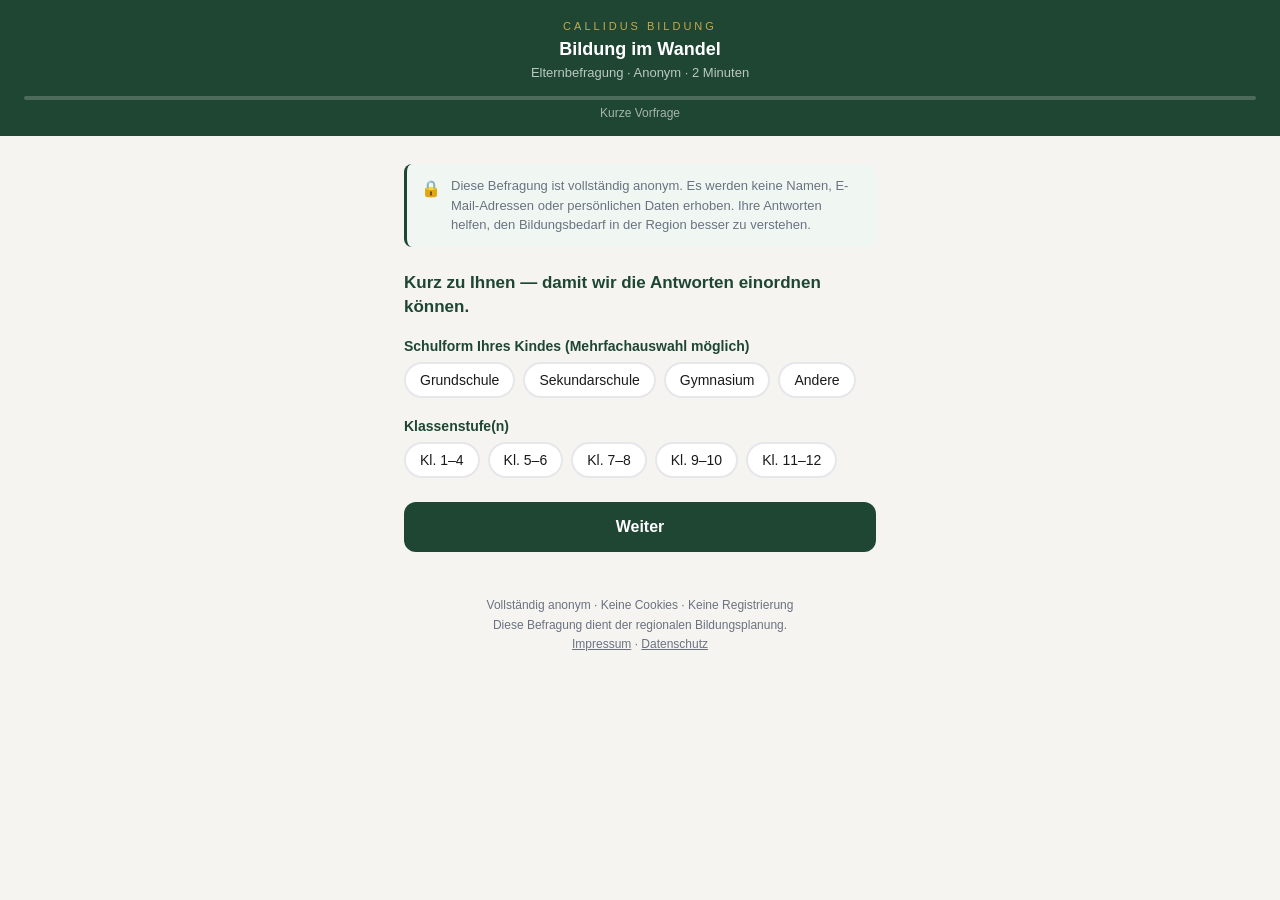
==== umfrage/index.html @ 58090736 "feat(umfrage): Elternbefragung Bildung unter /umfrage veroeffentlichen Die Seite lag fertig im Arbei" ====
<!DOCTYPE html>
<html lang="de">
<head>
<meta charset="UTF-8">
<meta name="robots" content="noindex,nofollow">
<meta name="viewport" content="width=device-width, initial-scale=1.0">
<title>Bildung im Wandel – Elternbefragung</title>
<style>
  :root {
    --gruen: #1e4632;
    --gruen-hell: #2d6147;
    --gold: #c9a84c;
    --bg: #f5f4f0;
    --weiss: #ffffff;
    --text: #1a1a1a;
    --gedaempft: #6b7280;
    --rand: #e5e7eb;
  }
  * { box-sizing: border-box; margin: 0; padding: 0; }
  body {
    font-family: -apple-system, BlinkMacSystemFont, 'Segoe UI', sans-serif;
    background: var(--bg);
    color: var(--text);
    min-height: 100vh;
  }

  /* Header */
  .header {
    background: var(--gruen);
    padding: 20px 24px 16px;
    text-align: center;
  }
  .header-logo {
    font-size: 11px;
    letter-spacing: 3px;
    text-transform: uppercase;
    color: var(--gold);
    margin-bottom: 6px;
  }
  .header-titel {
    font-size: 18px;
    font-weight: 600;
    color: white;
    line-height: 1.3;
  }
  .header-sub {
    font-size: 13px;
    color: rgba(255,255,255,0.7);
    margin-top: 4px;
  }

  /* Progress */
  .progress-wrap {
    background: var(--gruen);
    padding: 0 24px 16px;
  }
  .progress-bar {
    background: rgba(255,255,255,0.2);
    border-radius: 4px;
    height: 4px;
    overflow: hidden;
  }
  .progress-fill {
    background: var(--gold);
    height: 100%;
    border-radius: 4px;
    transition: width 0.4s ease;
    width: 0%;
  }
  .progress-text {
    text-align: center;
    font-size: 12px;
    color: rgba(255,255,255,0.6);
    margin-top: 6px;
  }

  /* Container */
  .container {
    max-width: 520px;
    margin: 0 auto;
    padding: 0;
  }

  /* Schritt */
  .schritt {
    display: none;
    padding: 28px 24px 24px;
    animation: einblenden 0.3s ease;
  }
  .schritt.aktiv { display: block; }
  @keyframes einblenden {
    from { opacity: 0; transform: translateY(10px); }
    to   { opacity: 1; transform: translateY(0); }
  }

  .frage-nummer {
    font-size: 12px;
    font-weight: 600;
    letter-spacing: 1.5px;
    text-transform: uppercase;
    color: var(--gold);
    margin-bottom: 8px;
  }
  .frage-text {
    font-size: 17px;
    font-weight: 600;
    color: var(--gruen);
    line-height: 1.4;
    margin-bottom: 20px;
  }
  .frage-hinweis {
    font-size: 13px;
    color: var(--gedaempft);
    margin-bottom: 20px;
    font-style: italic;
  }

  /* Optionen */
  .optionen { display: flex; flex-direction: column; gap: 10px; }
  .option {
    display: flex;
    align-items: flex-start;
    gap: 12px;
    background: white;
    border: 2px solid var(--rand);
    border-radius: 12px;
    padding: 14px 16px;
    cursor: pointer;
    transition: border-color 0.2s, background 0.2s;
    -webkit-tap-highlight-color: transparent;
  }
  .option:hover { border-color: var(--gruen-hell); }
  .option.gewaehlt {
    border-color: var(--gruen);
    background: #f0f7f3;
  }
  .option input[type="radio"],
  .option input[type="checkbox"] {
    width: 20px; height: 20px; flex-shrink: 0;
    margin-top: 1px;
    accent-color: var(--gruen);
    cursor: pointer;
  }
  .option-label { font-size: 15px; line-height: 1.4; cursor: pointer; }

  /* Schüler-Badges */
  .schulstufen {
    display: flex; flex-wrap: wrap; gap: 8px; margin-bottom: 20px;
  }
  .stufe-badge {
    padding: 8px 14px;
    border: 2px solid var(--rand);
    border-radius: 20px;
    font-size: 14px;
    background: white;
    cursor: pointer;
    transition: all 0.2s;
    -webkit-tap-highlight-color: transparent;
  }
  .stufe-badge.gewaehlt {
    background: var(--gruen);
    color: white;
    border-color: var(--gruen);
  }

  /* Textarea */
  textarea {
    width: 100%;
    border: 2px solid var(--rand);
    border-radius: 12px;
    padding: 14px;
    font-size: 15px;
    font-family: inherit;
    resize: none;
    min-height: 100px;
    outline: none;
    transition: border-color 0.2s;
  }
  textarea:focus { border-color: var(--gruen); }

  /* Buttons */
  .btn-weiter {
    display: block;
    width: 100%;
    margin-top: 24px;
    padding: 16px;
    background: var(--gruen);
    color: white;
    font-size: 16px;
    font-weight: 600;
    border: none;
    border-radius: 12px;
    cursor: pointer;
    transition: background 0.2s;
    -webkit-tap-highlight-color: transparent;
  }
  .btn-weiter:hover { background: var(--gruen-hell); }
  .btn-weiter:disabled {
    background: var(--gedaempft);
    cursor: not-allowed;
  }
  .btn-zurueck {
    display: inline-block;
    margin-top: 12px;
    padding: 8px 0;
    font-size: 14px;
    color: var(--gedaempft);
    background: none;
    border: none;
    cursor: pointer;
    width: 100%;
    text-align: center;
  }

  /* Anonym-Hinweis */
  .anonym-box {
    display: flex;
    align-items: flex-start;
    gap: 10px;
    background: #f0f7f3;
    border-left: 3px solid var(--gruen);
    border-radius: 8px;
    padding: 12px 14px;
    margin-bottom: 24px;
    font-size: 13px;
    color: var(--gedaempft);
    line-height: 1.5;
  }
  .anonym-icon { font-size: 16px; flex-shrink: 0; margin-top: 1px; }

  /* Danke-Seite */
  .danke {
    display: none;
    padding: 40px 24px;
    text-align: center;
  }
  .danke.aktiv { display: block; }
  .danke-icon { font-size: 56px; margin-bottom: 16px; }
  .danke-titel {
    font-size: 22px;
    font-weight: 700;
    color: var(--gruen);
    margin-bottom: 10px;
  }
  .danke-text {
    font-size: 15px;
    color: var(--gedaempft);
    line-height: 1.6;
    margin-bottom: 28px;
  }
  .teilen-box {
    background: white;
    border: 2px solid var(--rand);
    border-radius: 12px;
    padding: 20px;
    margin-bottom: 16px;
  }
  .teilen-titel {
    font-size: 15px;
    font-weight: 600;
    color: var(--gruen);
    margin-bottom: 8px;
  }
  .teilen-text {
    font-size: 13px;
    color: var(--gedaempft);
    margin-bottom: 16px;
    line-height: 1.5;
  }
  .btn-whatsapp {
    display: flex;
    align-items: center;
    justify-content: center;
    gap: 10px;
    width: 100%;
    padding: 14px;
    background: #25d366;
    color: white;
    font-size: 15px;
    font-weight: 600;
    border: none;
    border-radius: 10px;
    cursor: pointer;
    text-decoration: none;
  }
  .wa-icon { font-size: 20px; }

  /* Footer */
  .footer {
    text-align: center;
    padding: 20px 24px 32px;
    font-size: 12px;
    color: var(--gedaempft);
    line-height: 1.6;
  }
  .footer a { color: var(--gedaempft); text-decoration: underline; cursor: pointer; }

  /* Modals */
  .lov {
    display: none;
    position: fixed;
    inset: 0;
    background: rgba(0,0,0,.55);
    z-index: 9999;
    overflow-y: auto;
    padding: 20px 16px;
  }
  .lov.open { display: flex; align-items: flex-start; justify-content: center; }
  .lmodal {
    background: #fff;
    border-radius: 12px;
    max-width: 640px;
    width: 100%;
    margin: auto;
    overflow: hidden;
  }
  .lhead {
    display: flex;
    align-items: center;
    justify-content: space-between;
    padding: 18px 20px;
    border-bottom: 1px solid #eee;
  }
  .lhead h2 { margin: 0; font-size: 17px; }
  .lclose {
    background: none;
    border: none;
    font-size: 24px;
    cursor: pointer;
    color: #888;
    line-height: 1;
    padding: 0 4px;
  }
  .lbody {
    padding: 20px;
    font-size: 14px;
    line-height: 1.65;
    color: #333;
    max-height: 70vh;
    overflow-y: auto;
  }
  .lbody p { margin: 0 0 12px; }
  .lbody .le {
    font-weight: 600;
    margin: 16px 0 4px;
    font-size: 13px;
    text-transform: uppercase;
    letter-spacing: .04em;
    color: #555;
  }
  .lbody p.small { font-size: 12px; color: #666; }
</style>
</head>
<body>

<div class="header">
  <div class="header-logo">CALLIDUS Bildung</div>
  <div class="header-titel">Bildung im Wandel</div>
  <div class="header-sub">Elternbefragung · Anonym · 2 Minuten</div>
</div>
<div class="progress-wrap">
  <div class="progress-bar"><div class="progress-fill" id="progressFill"></div></div>
  <div class="progress-text" id="progressText">Frage 1 von 5</div>
</div>

<div class="container">

  <!-- Schritt 0: Intro -->
  <div class="schritt aktiv" id="s0">
    <div class="anonym-box">
      <span class="anonym-icon">🔒</span>
      <span>Diese Befragung ist vollständig anonym. Es werden keine Namen, E-Mail-Adressen oder persönlichen Daten erhoben. Ihre Antworten helfen, den Bildungsbedarf in der Region besser zu verstehen.</span>
    </div>
    <div class="frage-text">Kurz zu Ihnen — damit wir die Antworten einordnen können.</div>
    <div style="margin-bottom:16px;">
      <div style="font-size:14px;font-weight:600;color:var(--gruen);margin-bottom:8px;">Schulform Ihres Kindes (Mehrfachauswahl möglich)</div>
      <div class="schulstufen" id="schulformen">
        <div class="stufe-badge" data-val="Grundschule">Grundschule</div>
        <div class="stufe-badge" data-val="Sekundarschule">Sekundarschule</div>
        <div class="stufe-badge" data-val="Gymnasium">Gymnasium</div>
        <div class="stufe-badge" data-val="Andere">Andere</div>
      </div>
    </div>
    <div style="margin-bottom:4px;">
      <div style="font-size:14px;font-weight:600;color:var(--gruen);margin-bottom:8px;">Klassenstufe(n)</div>
      <div class="schulstufen" id="klassenstufen">
        <div class="stufe-badge" data-val="1-4">Kl. 1–4</div>
        <div class="stufe-badge" data-val="5-6">Kl. 5–6</div>
        <div class="stufe-badge" data-val="7-8">Kl. 7–8</div>
        <div class="stufe-badge" data-val="9-10">Kl. 9–10</div>
        <div class="stufe-badge" data-val="11-12">Kl. 11–12</div>
      </div>
    </div>
    <button class="btn-weiter" id="btn0" onclick="weiter(0)">Weiter</button>
  </div>

  <!-- Schritt 1 -->
  <div class="schritt" id="s1">
    <div class="frage-nummer">Frage 1 von 4</div>
    <div class="frage-text">Angenommen, Eltern dürften in Sachsen-Anhalt selbst entscheiden, ob ihr Kind die Schule besucht — würden Sie ernsthaft darüber nachdenken, Ihr Kind nicht mehr in die Schule zu schicken?</div>
    <div class="optionen" id="opt1">
      <label class="option"><input type="radio" name="f1" value="Ja, definitiv"><span class="option-label">Ja, definitiv</span></label>
      <label class="option"><input type="radio" name="f1" value="Eher ja"><span class="option-label">Eher ja — abhängig von der Situation</span></label>
      <label class="option"><input type="radio" name="f1" value="Eher nein"><span class="option-label">Eher nein</span></label>
      <label class="option"><input type="radio" name="f1" value="Nein"><span class="option-label">Nein, auf keinen Fall</span></label>
      <label class="option"><input type="radio" name="f1" value="Noch nicht nachgedacht"><span class="option-label">Darüber habe ich noch nicht nachgedacht</span></label>
    </div>
    <button class="btn-weiter" id="btn1" disabled onclick="weiter(1)">Weiter</button>
    <button class="btn-zurueck" onclick="zurueck(1)">← Zurück</button>
  </div>

  <!-- Schritt 2 -->
  <div class="schritt" id="s2">
    <div class="frage-nummer">Frage 2 von 4</div>
    <div class="frage-text">Trauen Sie sich zu, Ihr Kind selbst zu unterrichten — zumindest in den Kernfächern?</div>
    <div class="optionen" id="opt2">
      <label class="option"><input type="radio" name="f2" value="Ja, vollständig"><span class="option-label">Ja, vollständig</span></label>
      <label class="option"><input type="radio" name="f2" value="Teilweise"><span class="option-label">Teilweise — in manchen Fächern ja, in anderen nicht</span></label>
      <label class="option"><input type="radio" name="f2" value="Nein - Zeit fehlt"><span class="option-label">Nein — dafür fehlt mir die Zeit</span></label>
      <label class="option"><input type="radio" name="f2" value="Nein - Wissen fehlt"><span class="option-label">Nein — dafür fehlt mir das fachliche Wissen</span></label>
      <label class="option"><input type="radio" name="f2" value="Nicht alleine"><span class="option-label">Nicht alleine — ich würde Unterstützung brauchen</span></label>
    </div>
    <button class="btn-weiter" id="btn2" disabled onclick="weiter(2)">Weiter</button>
    <button class="btn-zurueck" onclick="zurueck(2)">← Zurück</button>
  </div>

  <!-- Schritt 3 -->
  <div class="schritt" id="s3">
    <div class="frage-nummer">Frage 3 von 4</div>
    <div class="frage-text">Wenn Sie Ihr Kind nicht selbst vollständig unterrichten würden — welche Alternative wäre für Sie vorstellbar?</div>
    <div class="frage-hinweis">Mehrfachauswahl möglich</div>
    <div class="optionen" id="opt3">
      <label class="option"><input type="checkbox" name="f3" value="Lernzentrum"><span class="option-label">Kleines Lernzentrum mit wenigen Kindern (strukturierter Unterricht außerhalb der Schule)</span></label>
      <label class="option"><input type="checkbox" name="f3" value="Online"><span class="option-label">Online-Kurse / digitale Plattformen</span></label>
      <label class="option"><input type="checkbox" name="f3" value="Lerngruppe Zuhause"><span class="option-label">Gemeinsam mit anderen Familien (Lerngruppe zuhause)</span></label>
      <label class="option"><input type="checkbox" name="f3" value="Privatlehrer"><span class="option-label">Privatlehrkraft (Einzelunterricht)</span></label>
      <label class="option"><input type="checkbox" name="f3" value="Dann doch Schule"><span class="option-label">Dann würde ich doch die Schule wählen</span></label>
    </div>
    <button class="btn-weiter" id="btn3" onclick="weiter(3)">Weiter</button>
    <button class="btn-zurueck" onclick="zurueck(3)">← Zurück</button>
  </div>

  <!-- Schritt 4 -->
  <div class="schritt" id="s4">
    <div class="frage-nummer">Frage 4 von 4</div>
    <div class="frage-text">Was wäre Ihre größte Sorge, wenn Ihr Kind nicht mehr in die Schule gehen würde?</div>
    <div class="frage-hinweis">Mehrfachauswahl möglich</div>
    <div class="optionen" id="opt4">
      <label class="option"><input type="checkbox" name="f4" value="Soziale Isolation"><span class="option-label">Soziale Isolation — fehlender Kontakt zu Gleichaltrigen</span></label>
      <label class="option"><input type="checkbox" name="f4" value="Lehrplan"><span class="option-label">Lehrplan — was und wie viel mein Kind wirklich lernt</span></label>
      <label class="option"><input type="checkbox" name="f4" value="Zeitaufwand"><span class="option-label">Eigener Zeitaufwand als Elternteil</span></label>
      <label class="option"><input type="checkbox" name="f4" value="Rechtliche Unsicherheit"><span class="option-label">Rechtliche Unsicherheit</span></label>
      <label class="option"><input type="checkbox" name="f4" value="Keine Sorge"><span class="option-label">Ich habe keine Sorge — ich sehe es eher positiv</span></label>
    </div>
    <button class="btn-weiter" id="btn4" onclick="weiter(4)">Weiter</button>
    <button class="btn-zurueck" onclick="zurueck(4)">← Zurück</button>
  </div>

  <!-- Schritt 5: Freitext -->
  <div class="schritt" id="s5">
    <div class="frage-nummer">Optional</div>
    <div class="frage-text">Was wäre für Sie ein ideales Lernangebot am Vormittag für Ihr Kind — wenn es nicht in der Schule wäre?</div>
    <div class="frage-hinweis">Freitext · freiwillig · anonym</div>
    <textarea id="freitext" placeholder="Ihre Gedanken dazu …" rows="4"></textarea>
    <button class="btn-weiter" onclick="absenden()">Absenden</button>
    <button class="btn-zurueck" onclick="zurueck(5)">← Zurück</button>
  </div>

  <!-- Danke -->
  <div class="danke" id="bereits">
    <div class="danke-icon">✓</div>
    <div class="danke-titel">Bereits teilgenommen</div>
    <div class="danke-text">Sie haben die Umfrage in diesem Browser schon ausgefüllt. Vielen Dank für Ihre Teilnahme!</div>
  </div>

  <div class="danke" id="danke">
    <div class="danke-icon">🙏</div>
    <div class="danke-titel">Vielen Dank!</div>
    <div class="danke-text">Ihre Antwort wurde anonym gespeichert und hilft, den Bildungsbedarf in der Region besser zu verstehen.</div>
    <div class="teilen-box">
      <div class="teilen-titel">Kennen Sie andere Eltern, die das interessiert?</div>
      <div class="teilen-text">Je mehr Familien mitmachen, desto aussagekräftiger das Ergebnis. Teilen Sie die Umfrage einfach weiter:</div>
      <a class="btn-whatsapp" id="wa-teilen" href="#">
        <span class="wa-icon">💬</span>
        <span>Via WhatsApp teilen</span>
      </a>
    </div>
    <div class="teilen-box" style="margin-top:12px;background:#fafaf8;border:1px solid #e8e6e0;">
      <div class="teilen-titel" style="font-size:13px;">Möchten Sie die Ergebnisse erfahren?</div>
      <div class="teilen-text">Wir veröffentlichen die Auswertung auf Instagram, sobald genug Teilnehmer dabei sind.</div>
      <a class="btn-whatsapp" href="https://www.instagram.com/callidus_nachhilfe_magdeburg/" target="_blank" rel="noopener"
         style="background:linear-gradient(135deg,#833ab4,#fd1d1d,#fcb045);margin-top:8px;">
        <span class="wa-icon">📸</span>
        <span>Auf Instagram folgen</span>
      </a>
    </div>
  </div>

  <div class="footer">
    Vollständig anonym · Keine Cookies · Keine Registrierung<br>
    Diese Befragung dient der regionalen Bildungsplanung.<br>
    <a href="#" onclick="document.getElementById('imp-ov').classList.add('open');return false;">Impressum</a> · <a href="#" onclick="document.getElementById('ds-ov').classList.add('open');return false;">Datenschutz</a>
  </div>
</div>

<!-- IMPRESSUM -->
<div class="lov" id="imp-ov" role="dialog" aria-modal="true" aria-label="Impressum">
  <div class="lmodal">
    <div class="lhead"><h2>Impressum</h2><button class="lclose" onclick="document.getElementById('imp-ov').classList.remove('open')" aria-label="Schließen">&times;</button></div>
    <div class="lbody">
      <div class="le">Angaben gemäß § 5 DDG</div>
      <p><b>CALLIDUS Privatinstitut für Lernförderung e.K.</b><br>Inhaber: Danny Matz<br>Harnackstraße 5<br>39104 Magdeburg</p>
      <div class="le">Vertreten durch</div>
      <p>Danny Matz (Inhaber, e.K.)</p>
      <div class="le">Kontakt</div>
      <p>Telefon: 0391 555 76 211<br>E-Mail: info@callidus-magdeburg.de</p>
      <div class="le">Registereintrag</div>
      <p>Eingetragen im Handelsregister<br>Registergericht: Amtsgericht Stendal<br>Registernummer: HRA 5981</p>
      <div class="le">Umsatzsteuer</div>
      <p>Eine Umsatzsteuer-Identifikationsnummer gemäß § 27a UStG liegt nicht vor.<br>Steuernummer: 102/247/13814</p>
      <div class="le">Verantwortlich für den Inhalt nach § 18 Abs. 2 MStV</div>
      <p>Danny Matz<br>Harnackstraße 5<br>39104 Magdeburg</p>
      <div class="le">Verbraucherstreitbeilegung</div>
      <p class="small">Wir sind nicht bereit und nicht verpflichtet, an Streitbeilegungsverfahren vor einer Verbraucherschlichtungsstelle teilzunehmen (§ 36 VSBG).</p>
    </div>
  </div>
</div>

<!-- DATENSCHUTZ -->
<div class="lov" id="ds-ov" role="dialog" aria-modal="true" aria-label="Datenschutzerklärung">
  <div class="lmodal">
    <div class="lhead"><h2>Datenschutzerklärung</h2><button class="lclose" onclick="document.getElementById('ds-ov').classList.remove('open')" aria-label="Schließen">&times;</button></div>
    <div class="lbody">
      <div class="le">1. Verantwortlicher</div>
      <p>CALLIDUS Privatinstitut für Lernförderung e.K., Inhaber Danny Matz, Harnackstraße 5, 39104 Magdeburg. Telefon: 0391 555 76 211, E-Mail: info@callidus-magdeburg.de.</p>
      <div class="le">2. Zweck dieser Umfrage</div>
      <p>Diese Umfrage dient der regionalen Bildungsplanung. Sie ist vollständig <b>anonym</b> — wir erfassen keine Namen, keine E-Mail-Adressen und keine sonstigen personenbezogenen Daten. Die Antworten werden ausschließlich in aggregierter Form ausgewertet.</p>
      <div class="le">3. Erhobene Daten</div>
      <p>Gespeichert werden ausschließlich die Antworten auf die Umfragefragen (Schulform, Klassenstufe, Einschätzungen zu Homeschooling) sowie ein Zeitstempel. Ihre IP-Adresse wird <b>nicht im Klartext</b> gespeichert, sondern nur als nicht rückrechenbarer Prüfwert, allein zur Abwehr von Massen-Eintragungen; dieser Prüfwert wird nach 30 Tagen automatisch gelöscht. Rechtsgrundlage: Art. 6 Abs. 1 lit. f DSGVO (berechtigtes Interesse an der Marktforschung).</p>
      <div class="le">4. Speicherung und Weitergabe</div>
      <p>Die Antworten werden auf einem eigenen Rechner in Deutschland gespeichert und nicht an Dritte weitergegeben. Diese Seite selbst wird über GitHub Pages (GitHub Inc., USA) ausgeliefert; dabei verarbeitet der Anbieter beim Aufruf technisch notwendige Verbindungsdaten. Eine Weiterleitung des Links durch Teilnehmende ist gewünscht und rechtlich unbedenklich, da keine personenbezogenen Daten erfasst werden.</p>
      <div class="le">5. Ihre Rechte</div>
      <p>Da die Umfrage anonym ist, ist eine Zuordnung zu Ihrer Person nicht möglich. Weitergehende Fragen richten Sie bitte an: info@callidus-magdeburg.de.</p>
    </div>
  </div>
</div>

<script>
// Modal: Klick auf Overlay schließt
document.querySelectorAll('.lov').forEach(function(ov) {
  ov.addEventListener('click', function(e) {
    if (e.target === ov) ov.classList.remove('open');
  });
});

// ---- Konfiguration ----
// Ersetze mit dem echten Apps-Script-URL nach Einrichtung:
const SUBMIT_URL = 'https://imac-von-callidus.tail200fa5.ts.net/umfrage/submit';
const UMFRAGE_URL = window.location.href;

let schritt = 0;
const antworten = {};

// Schulform & Klassenstufe Badges
document.querySelectorAll('#schulformen .stufe-badge, #klassenstufen .stufe-badge').forEach(b => {
  b.addEventListener('click', () => { b.classList.toggle('gewaehlt'); });
});

// Optionen markieren & Button aktivieren
document.querySelectorAll('.option input[type="radio"]').forEach(radio => {
  radio.addEventListener('change', () => {
    const name = radio.name;
    document.querySelectorAll(`input[name="${name}"]`).forEach(r => {
      r.closest('.option').classList.remove('gewaehlt');
    });
    radio.closest('.option').classList.add('gewaehlt');
    const num = name.replace('f','');
    const btn = document.getElementById('btn' + num);
    if (btn) btn.disabled = false;
  });
});

document.querySelectorAll('.option input[type="checkbox"]').forEach(cb => {
  cb.addEventListener('change', () => {
    cb.closest('.option').classList.toggle('gewaehlt', cb.checked);
  });
});

function updateProgress(n) {
  const total = 5;
  const pct = (n / total) * 100;
  document.getElementById('progressFill').style.width = pct + '%';
  if (n === 0) {
    document.getElementById('progressText').textContent = 'Kurze Vorfrage';
  } else if (n <= 4) {
    document.getElementById('progressText').textContent = `Frage ${n} von 4`;
  } else {
    document.getElementById('progressText').textContent = 'Fast fertig';
  }
}

function weiter(von) {
  // Daten sammeln
  if (von === 0) {
    antworten.schulform = [...document.querySelectorAll('#schulformen .stufe-badge.gewaehlt')].map(b=>b.dataset.val).join(', ') || 'k.A.';
    antworten.klassenstufe = [...document.querySelectorAll('#klassenstufen .stufe-badge.gewaehlt')].map(b=>b.dataset.val).join(', ') || 'k.A.';
  } else if (von >= 1 && von <= 4) {
    const radio = document.querySelector(`input[name="f${von}"]:checked`);
    if (von === 3 || von === 4) {
      const checks = [...document.querySelectorAll(`input[name="f${von}"]:checked`)].map(c=>c.value);
      antworten[`f${von}`] = checks.length ? checks.join(' | ') : 'Keine Auswahl';
    } else {
      antworten[`f${von}`] = radio ? radio.value : '';
    }
  }
  
  document.getElementById('s'+von).classList.remove('aktiv');
  const naechster = von + 1;
  document.getElementById('s'+naechster).classList.add('aktiv');
  updateProgress(von + 1);
  window.scrollTo(0, 0);
}

function zurueck(von) {
  document.getElementById('s'+von).classList.remove('aktiv');
  document.getElementById('s'+(von-1)).classList.add('aktiv');
  updateProgress(von - 1);
  window.scrollTo(0, 0);
}

// Mehrfach-Schutz laeuft im Browser, nicht ueber die IP-Adresse:
// In Handynetzen und Schulen teilen sich viele Leute eine IP — ein IP-Riegel
// wuerde echte Teilnehmer aussperren.
var TEILGENOMMEN = 'callidus-umfrage-bildung-2026';

function schonTeilgenommen() {
  try { return window.localStorage.getItem(TEILGENOMMEN) === 'ja'; }
  catch (e) { return false; }
}

function merkeTeilnahme() {
  try { window.localStorage.setItem(TEILGENOMMEN, 'ja'); } catch (e) {}
}

// Warteschlange: Antworten, die gerade nicht ankamen (Server offline), bleiben im
// Browser liegen und werden beim naechsten Oeffnen automatisch nachgereicht.
var WARTESCHLANGE = 'callidus-umfrage-warteschlange';

function warteschlangeLesen() {
  try { return JSON.parse(window.localStorage.getItem(WARTESCHLANGE) || '[]'); }
  catch (e) { return []; }
}

function warteschlangeSchreiben(liste) {
  try { window.localStorage.setItem(WARTESCHLANGE, JSON.stringify(liste)); } catch (e) {}
}

function senden(daten) {
  return fetch(SUBMIT_URL, {
    method: 'POST',
    headers: {'Content-Type': 'application/json'},
    body: JSON.stringify(daten)
  });
}

function warteschlangeNachreichen() {
  var liste = warteschlangeLesen();
  if (!liste.length) { return; }
  var rest = [];
  var offen = liste.length;
  function fertig() {
    offen -= 1;
    if (offen === 0) { warteschlangeSchreiben(rest); }
  }
  liste.forEach(function(eintrag) {
    senden(eintrag).then(function(resp) {
      if (!resp.ok && resp.status !== 429) { rest.push(eintrag); }
      fertig();
    }).catch(function() {
      rest.push(eintrag);
      fertig();
    });
  });
}

function zeigeDanke() {
  document.getElementById('s5').classList.remove('aktiv');
  document.querySelector('.progress-wrap').style.display = 'none';
  merkeTeilnahme();
  document.getElementById('danke').classList.add('aktiv');
  window.scrollTo(0, 0);
}

function absenden() {
  antworten.freitext = document.getElementById('freitext').value || '';
  antworten.zeitstempel = new Date().toISOString();

  senden(antworten).then(function(resp) {
    if (resp.status === 429) {
      document.getElementById('s5').classList.remove('aktiv');
      document.querySelector('.progress-wrap').style.display = 'none';
      document.getElementById('bereits').classList.add('aktiv');
      window.scrollTo(0, 0);
      return;
    }
    if (!resp.ok) {
      var w = warteschlangeLesen(); w.push(antworten); warteschlangeSchreiben(w);
    }
    zeigeDanke();
  }).catch(function() {
    // Server gerade nicht erreichbar: Antwort merken und spaeter nachreichen,
    // damit sie nicht still verlorengeht.
    var w = warteschlangeLesen(); w.push(antworten); warteschlangeSchreiben(w);
    zeigeDanke();
  });
}

warteschlangeNachreichen();

if (schonTeilgenommen()) {
  document.getElementById('s0').classList.remove('aktiv');
  document.getElementById('bereits').classList.add('aktiv');
  var pw = document.querySelector('.progress-wrap');
  if (pw) { pw.style.display = 'none'; }
} else {
  updateProgress(0);
}
</script>
</body>
</html>
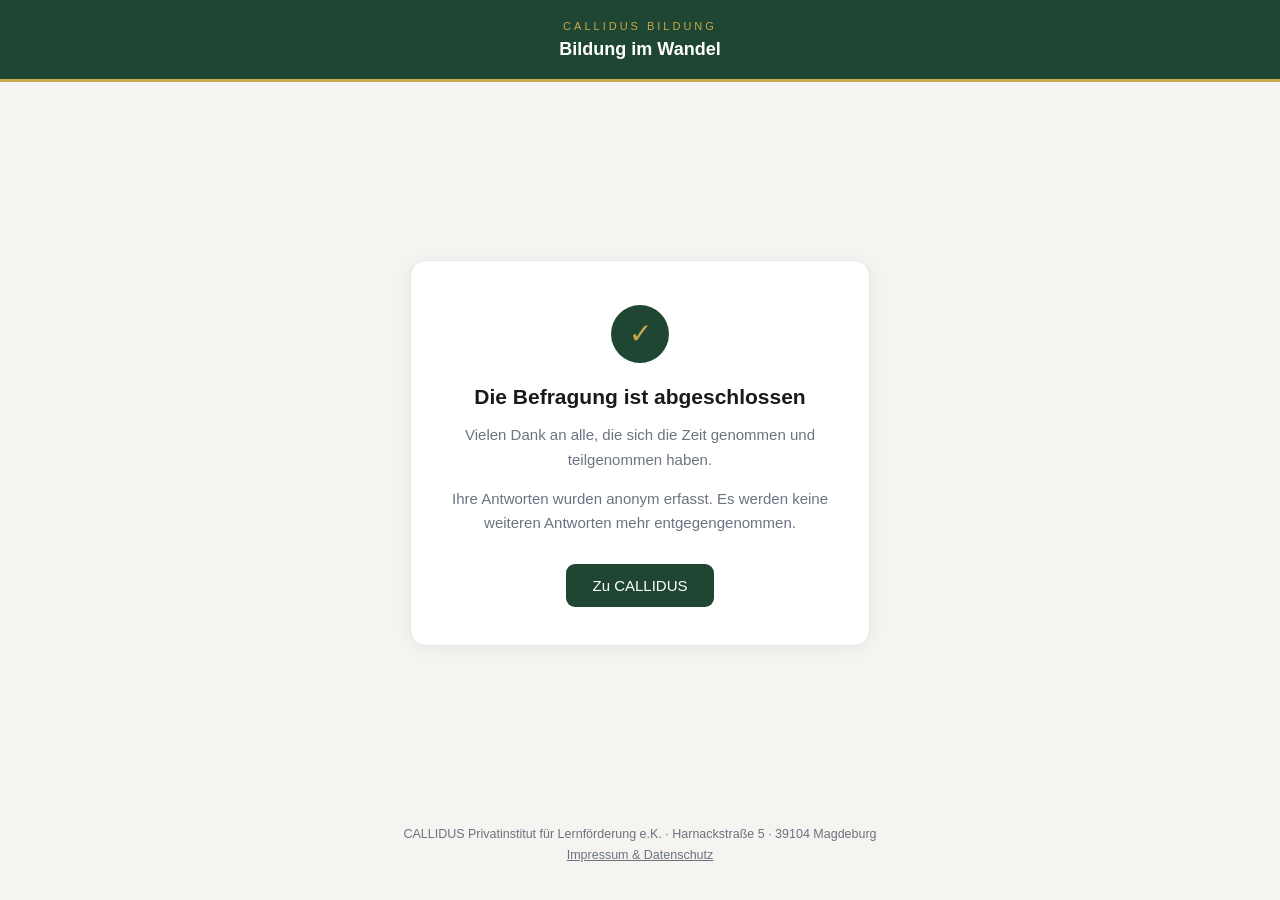
==== commit 22089073: "feat(umfrage): freundliche Abschluss-Seite statt Fehlermeldung 34 Eltern haben den Link. Nach dem Ab" ====
--- a/umfrage/index.html
+++ b/umfrage/index.html
@@ -1,730 +1,82 @@
 <!DOCTYPE html>
 <html lang="de">
 <head>
-<meta charset="UTF-8">
+<meta charset="utf-8">
+<meta name="viewport" content="width=device-width, initial-scale=1">
 <meta name="robots" content="noindex,nofollow">
-<meta name="viewport" content="width=device-width, initial-scale=1.0">
-<title>Bildung im Wandel – Elternbefragung</title>
+<title>Befragung abgeschlossen – CALLIDUS</title>
 <style>
-  :root {
-    --gruen: #1e4632;
-    --gruen-hell: #2d6147;
-    --gold: #c9a84c;
-    --bg: #f5f4f0;
-    --weiss: #ffffff;
-    --text: #1a1a1a;
-    --gedaempft: #6b7280;
-    --rand: #e5e7eb;
+  :root{
+    --gruen:#1e4632; --gold:#c9a84c; --bg:#f5f4f0;
+    --weiss:#fff; --text:#1a1a1a; --gedaempft:#6b7280; --rand:#e5e7eb;
   }
-  * { box-sizing: border-box; margin: 0; padding: 0; }
-  body {
-    font-family: -apple-system, BlinkMacSystemFont, 'Segoe UI', sans-serif;
-    background: var(--bg);
-    color: var(--text);
-    min-height: 100vh;
+  *{box-sizing:border-box;margin:0;padding:0}
+  body{
+    font-family:-apple-system,BlinkMacSystemFont,'Segoe UI',sans-serif;
+    background:var(--bg);color:var(--text);
+    min-height:100vh;display:flex;flex-direction:column;
   }
-
-  /* Header */
-  .header {
-    background: var(--gruen);
-    padding: 20px 24px 16px;
-    text-align: center;
+  .header{background:var(--gruen);padding:20px 24px 18px;text-align:center}
+  .header-logo{
+    font-size:11px;letter-spacing:3px;text-transform:uppercase;
+    color:var(--gold);margin-bottom:6px;
   }
-  .header-logo {
-    font-size: 11px;
-    letter-spacing: 3px;
-    text-transform: uppercase;
-    color: var(--gold);
-    margin-bottom: 6px;
+  .header-titel{font-size:18px;font-weight:600;color:#fff;line-height:1.3}
+  .goldlinie{height:3px;background:var(--gold)}
+  main{
+    flex:1;display:flex;align-items:center;justify-content:center;
+    padding:40px 20px;
   }
-  .header-titel {
-    font-size: 18px;
-    font-weight: 600;
-    color: white;
-    line-height: 1.3;
+  .karte{
+    background:var(--weiss);border:1px solid var(--rand);border-radius:16px;
+    padding:44px 30px 38px;text-align:center;max-width:460px;width:100%;
+    box-shadow:0 2px 18px rgba(0,0,0,.06);
   }
-  .header-sub {
-    font-size: 13px;
-    color: rgba(255,255,255,0.7);
-    margin-top: 4px;
+  .haken{
+    width:58px;height:58px;margin:0 auto 20px;border-radius:50%;
+    background:var(--gruen);color:var(--gold);
+    display:flex;align-items:center;justify-content:center;font-size:28px;
   }
-
-  /* Progress */
-  .progress-wrap {
-    background: var(--gruen);
-    padding: 0 24px 16px;
+  h1{font-size:21px;font-weight:600;margin-bottom:12px;line-height:1.35}
+  p{color:var(--gedaempft);line-height:1.65;font-size:15px}
+  p + p{margin-top:14px}
+  .zurueck{
+    display:inline-block;margin-top:28px;padding:13px 26px;
+    background:var(--gruen);color:#fff;text-decoration:none;
+    border-radius:9px;font-size:15px;font-weight:500;
   }
-  .progress-bar {
-    background: rgba(255,255,255,0.2);
-    border-radius: 4px;
-    height: 4px;
-    overflow: hidden;
+  .zurueck:hover,.zurueck:focus{background:#2d6147}
+  footer{
+    text-align:center;padding:0 20px 34px;
+    font-size:12.5px;color:var(--gedaempft);line-height:1.7;
   }
-  .progress-fill {
-    background: var(--gold);
-    height: 100%;
-    border-radius: 4px;
-    transition: width 0.4s ease;
-    width: 0%;
+  footer a{color:var(--gedaempft)}
+  @media (max-width:400px){
+    .karte{padding:34px 22px 30px}
+    h1{font-size:19px}
   }
-  .progress-text {
-    text-align: center;
-    font-size: 12px;
-    color: rgba(255,255,255,0.6);
-    margin-top: 6px;
-  }
-
-  /* Container */
-  .container {
-    max-width: 520px;
-    margin: 0 auto;
-    padding: 0;
-  }
-
-  /* Schritt */
-  .schritt {
-    display: none;
-    padding: 28px 24px 24px;
-    animation: einblenden 0.3s ease;
-  }
-  .schritt.aktiv { display: block; }
-  @keyframes einblenden {
-    from { opacity: 0; transform: translateY(10px); }
-    to   { opacity: 1; transform: translateY(0); }
-  }
-
-  .frage-nummer {
-    font-size: 12px;
-    font-weight: 600;
-    letter-spacing: 1.5px;
-    text-transform: uppercase;
-    color: var(--gold);
-    margin-bottom: 8px;
-  }
-  .frage-text {
-    font-size: 17px;
-    font-weight: 600;
-    color: var(--gruen);
-    line-height: 1.4;
-    margin-bottom: 20px;
-  }
-  .frage-hinweis {
-    font-size: 13px;
-    color: var(--gedaempft);
-    margin-bottom: 20px;
-    font-style: italic;
-  }
-
-  /* Optionen */
-  .optionen { display: flex; flex-direction: column; gap: 10px; }
-  .option {
-    display: flex;
-    align-items: flex-start;
-    gap: 12px;
-    background: white;
-    border: 2px solid var(--rand);
-    border-radius: 12px;
-    padding: 14px 16px;
-    cursor: pointer;
-    transition: border-color 0.2s, background 0.2s;
-    -webkit-tap-highlight-color: transparent;
-  }
-  .option:hover { border-color: var(--gruen-hell); }
-  .option.gewaehlt {
-    border-color: var(--gruen);
-    background: #f0f7f3;
-  }
-  .option input[type="radio"],
-  .option input[type="checkbox"] {
-    width: 20px; height: 20px; flex-shrink: 0;
-    margin-top: 1px;
-    accent-color: var(--gruen);
-    cursor: pointer;
-  }
-  .option-label { font-size: 15px; line-height: 1.4; cursor: pointer; }
-
-  /* Schüler-Badges */
-  .schulstufen {
-    display: flex; flex-wrap: wrap; gap: 8px; margin-bottom: 20px;
-  }
-  .stufe-badge {
-    padding: 8px 14px;
-    border: 2px solid var(--rand);
-    border-radius: 20px;
-    font-size: 14px;
-    background: white;
-    cursor: pointer;
-    transition: all 0.2s;
-    -webkit-tap-highlight-color: transparent;
-  }
-  .stufe-badge.gewaehlt {
-    background: var(--gruen);
-    color: white;
-    border-color: var(--gruen);
-  }
-
-  /* Textarea */
-  textarea {
-    width: 100%;
-    border: 2px solid var(--rand);
-    border-radius: 12px;
-    padding: 14px;
-    font-size: 15px;
-    font-family: inherit;
-    resize: none;
-    min-height: 100px;
-    outline: none;
-    transition: border-color 0.2s;
-  }
-  textarea:focus { border-color: var(--gruen); }
-
-  /* Buttons */
-  .btn-weiter {
-    display: block;
-    width: 100%;
-    margin-top: 24px;
-    padding: 16px;
-    background: var(--gruen);
-    color: white;
-    font-size: 16px;
-    font-weight: 600;
-    border: none;
-    border-radius: 12px;
-    cursor: pointer;
-    transition: background 0.2s;
-    -webkit-tap-highlight-color: transparent;
-  }
-  .btn-weiter:hover { background: var(--gruen-hell); }
-  .btn-weiter:disabled {
-    background: var(--gedaempft);
-    cursor: not-allowed;
-  }
-  .btn-zurueck {
-    display: inline-block;
-    margin-top: 12px;
-    padding: 8px 0;
-    font-size: 14px;
-    color: var(--gedaempft);
-    background: none;
-    border: none;
-    cursor: pointer;
-    width: 100%;
-    text-align: center;
-  }
-
-  /* Anonym-Hinweis */
-  .anonym-box {
-    display: flex;
-    align-items: flex-start;
-    gap: 10px;
-    background: #f0f7f3;
-    border-left: 3px solid var(--gruen);
-    border-radius: 8px;
-    padding: 12px 14px;
-    margin-bottom: 24px;
-    font-size: 13px;
-    color: var(--gedaempft);
-    line-height: 1.5;
-  }
-  .anonym-icon { font-size: 16px; flex-shrink: 0; margin-top: 1px; }
-
-  /* Danke-Seite */
-  .danke {
-    display: none;
-    padding: 40px 24px;
-    text-align: center;
-  }
-  .danke.aktiv { display: block; }
-  .danke-icon { font-size: 56px; margin-bottom: 16px; }
-  .danke-titel {
-    font-size: 22px;
-    font-weight: 700;
-    color: var(--gruen);
-    margin-bottom: 10px;
-  }
-  .danke-text {
-    font-size: 15px;
-    color: var(--gedaempft);
-    line-height: 1.6;
-    margin-bottom: 28px;
-  }
-  .teilen-box {
-    background: white;
-    border: 2px solid var(--rand);
-    border-radius: 12px;
-    padding: 20px;
-    margin-bottom: 16px;
-  }
-  .teilen-titel {
-    font-size: 15px;
-    font-weight: 600;
-    color: var(--gruen);
-    margin-bottom: 8px;
-  }
-  .teilen-text {
-    font-size: 13px;
-    color: var(--gedaempft);
-    margin-bottom: 16px;
-    line-height: 1.5;
-  }
-  .btn-whatsapp {
-    display: flex;
-    align-items: center;
-    justify-content: center;
-    gap: 10px;
-    width: 100%;
-    padding: 14px;
-    background: #25d366;
-    color: white;
-    font-size: 15px;
-    font-weight: 600;
-    border: none;
-    border-radius: 10px;
-    cursor: pointer;
-    text-decoration: none;
-  }
-  .wa-icon { font-size: 20px; }
-
-  /* Footer */
-  .footer {
-    text-align: center;
-    padding: 20px 24px 32px;
-    font-size: 12px;
-    color: var(--gedaempft);
-    line-height: 1.6;
-  }
-  .footer a { color: var(--gedaempft); text-decoration: underline; cursor: pointer; }
-
-  /* Modals */
-  .lov {
-    display: none;
-    position: fixed;
-    inset: 0;
-    background: rgba(0,0,0,.55);
-    z-index: 9999;
-    overflow-y: auto;
-    padding: 20px 16px;
-  }
-  .lov.open { display: flex; align-items: flex-start; justify-content: center; }
-  .lmodal {
-    background: #fff;
-    border-radius: 12px;
-    max-width: 640px;
-    width: 100%;
-    margin: auto;
-    overflow: hidden;
-  }
-  .lhead {
-    display: flex;
-    align-items: center;
-    justify-content: space-between;
-    padding: 18px 20px;
-    border-bottom: 1px solid #eee;
-  }
-  .lhead h2 { margin: 0; font-size: 17px; }
-  .lclose {
-    background: none;
-    border: none;
-    font-size: 24px;
-    cursor: pointer;
-    color: #888;
-    line-height: 1;
-    padding: 0 4px;
-  }
-  .lbody {
-    padding: 20px;
-    font-size: 14px;
-    line-height: 1.65;
-    color: #333;
-    max-height: 70vh;
-    overflow-y: auto;
-  }
-  .lbody p { margin: 0 0 12px; }
-  .lbody .le {
-    font-weight: 600;
-    margin: 16px 0 4px;
-    font-size: 13px;
-    text-transform: uppercase;
-    letter-spacing: .04em;
-    color: #555;
-  }
-  .lbody p.small { font-size: 12px; color: #666; }
 </style>
 </head>
 <body>
+  <div class="header">
+    <div class="header-logo">Callidus Bildung</div>
+    <div class="header-titel">Bildung im Wandel</div>
+  </div>
+  <div class="goldlinie"></div>
 
-<div class="header">
-  <div class="header-logo">CALLIDUS Bildung</div>
-  <div class="header-titel">Bildung im Wandel</div>
-  <div class="header-sub">Elternbefragung · Anonym · 2 Minuten</div>
-</div>
-<div class="progress-wrap">
-  <div class="progress-bar"><div class="progress-fill" id="progressFill"></div></div>
-  <div class="progress-text" id="progressText">Frage 1 von 5</div>
-</div>
+  <main>
+    <div class="karte">
+      <div class="haken">&#10003;</div>
+      <h1>Die Befragung ist abgeschlossen</h1>
+      <p>Vielen Dank an alle, die sich die Zeit genommen und teilgenommen haben.</p>
+      <p>Ihre Antworten wurden anonym erfasst. Es werden keine weiteren Antworten mehr entgegengenommen.</p>
+      <a class="zurueck" href="https://callidus-magdeburg.de/">Zu CALLIDUS</a>
+    </div>
+  </main>
 
-<div class="container">
-
-  <!-- Schritt 0: Intro -->
-  <div class="schritt aktiv" id="s0">
-    <div class="anonym-box">
-      <span class="anonym-icon">🔒</span>
-      <span>Diese Befragung ist vollständig anonym. Es werden keine Namen, E-Mail-Adressen oder persönlichen Daten erhoben. Ihre Antworten helfen, den Bildungsbedarf in der Region besser zu verstehen.</span>
-    </div>
-    <div class="frage-text">Kurz zu Ihnen — damit wir die Antworten einordnen können.</div>
-    <div style="margin-bottom:16px;">
-      <div style="font-size:14px;font-weight:600;color:var(--gruen);margin-bottom:8px;">Schulform Ihres Kindes (Mehrfachauswahl möglich)</div>
-      <div class="schulstufen" id="schulformen">
-        <div class="stufe-badge" data-val="Grundschule">Grundschule</div>
-        <div class="stufe-badge" data-val="Sekundarschule">Sekundarschule</div>
-        <div class="stufe-badge" data-val="Gymnasium">Gymnasium</div>
-        <div class="stufe-badge" data-val="Andere">Andere</div>
-      </div>
-    </div>
-    <div style="margin-bottom:4px;">
-      <div style="font-size:14px;font-weight:600;color:var(--gruen);margin-bottom:8px;">Klassenstufe(n)</div>
-      <div class="schulstufen" id="klassenstufen">
-        <div class="stufe-badge" data-val="1-4">Kl. 1–4</div>
-        <div class="stufe-badge" data-val="5-6">Kl. 5–6</div>
-        <div class="stufe-badge" data-val="7-8">Kl. 7–8</div>
-        <div class="stufe-badge" data-val="9-10">Kl. 9–10</div>
-        <div class="stufe-badge" data-val="11-12">Kl. 11–12</div>
-      </div>
-    </div>
-    <button class="btn-weiter" id="btn0" onclick="weiter(0)">Weiter</button>
-  </div>
-
-  <!-- Schritt 1 -->
-  <div class="schritt" id="s1">
-    <div class="frage-nummer">Frage 1 von 4</div>
-    <div class="frage-text">Angenommen, Eltern dürften in Sachsen-Anhalt selbst entscheiden, ob ihr Kind die Schule besucht — würden Sie ernsthaft darüber nachdenken, Ihr Kind nicht mehr in die Schule zu schicken?</div>
-    <div class="optionen" id="opt1">
-      <label class="option"><input type="radio" name="f1" value="Ja, definitiv"><span class="option-label">Ja, definitiv</span></label>
-      <label class="option"><input type="radio" name="f1" value="Eher ja"><span class="option-label">Eher ja — abhängig von der Situation</span></label>
-      <label class="option"><input type="radio" name="f1" value="Eher nein"><span class="option-label">Eher nein</span></label>
-      <label class="option"><input type="radio" name="f1" value="Nein"><span class="option-label">Nein, auf keinen Fall</span></label>
-      <label class="option"><input type="radio" name="f1" value="Noch nicht nachgedacht"><span class="option-label">Darüber habe ich noch nicht nachgedacht</span></label>
-    </div>
-    <button class="btn-weiter" id="btn1" disabled onclick="weiter(1)">Weiter</button>
-    <button class="btn-zurueck" onclick="zurueck(1)">← Zurück</button>
-  </div>
-
-  <!-- Schritt 2 -->
-  <div class="schritt" id="s2">
-    <div class="frage-nummer">Frage 2 von 4</div>
-    <div class="frage-text">Trauen Sie sich zu, Ihr Kind selbst zu unterrichten — zumindest in den Kernfächern?</div>
-    <div class="optionen" id="opt2">
-      <label class="option"><input type="radio" name="f2" value="Ja, vollständig"><span class="option-label">Ja, vollständig</span></label>
-      <label class="option"><input type="radio" name="f2" value="Teilweise"><span class="option-label">Teilweise — in manchen Fächern ja, in anderen nicht</span></label>
-      <label class="option"><input type="radio" name="f2" value="Nein - Zeit fehlt"><span class="option-label">Nein — dafür fehlt mir die Zeit</span></label>
-      <label class="option"><input type="radio" name="f2" value="Nein - Wissen fehlt"><span class="option-label">Nein — dafür fehlt mir das fachliche Wissen</span></label>
-      <label class="option"><input type="radio" name="f2" value="Nicht alleine"><span class="option-label">Nicht alleine — ich würde Unterstützung brauchen</span></label>
-    </div>
-    <button class="btn-weiter" id="btn2" disabled onclick="weiter(2)">Weiter</button>
-    <button class="btn-zurueck" onclick="zurueck(2)">← Zurück</button>
-  </div>
-
-  <!-- Schritt 3 -->
-  <div class="schritt" id="s3">
-    <div class="frage-nummer">Frage 3 von 4</div>
-    <div class="frage-text">Wenn Sie Ihr Kind nicht selbst vollständig unterrichten würden — welche Alternative wäre für Sie vorstellbar?</div>
-    <div class="frage-hinweis">Mehrfachauswahl möglich</div>
-    <div class="optionen" id="opt3">
-      <label class="option"><input type="checkbox" name="f3" value="Lernzentrum"><span class="option-label">Kleines Lernzentrum mit wenigen Kindern (strukturierter Unterricht außerhalb der Schule)</span></label>
-      <label class="option"><input type="checkbox" name="f3" value="Online"><span class="option-label">Online-Kurse / digitale Plattformen</span></label>
-      <label class="option"><input type="checkbox" name="f3" value="Lerngruppe Zuhause"><span class="option-label">Gemeinsam mit anderen Familien (Lerngruppe zuhause)</span></label>
-      <label class="option"><input type="checkbox" name="f3" value="Privatlehrer"><span class="option-label">Privatlehrkraft (Einzelunterricht)</span></label>
-      <label class="option"><input type="checkbox" name="f3" value="Dann doch Schule"><span class="option-label">Dann würde ich doch die Schule wählen</span></label>
-    </div>
-    <button class="btn-weiter" id="btn3" onclick="weiter(3)">Weiter</button>
-    <button class="btn-zurueck" onclick="zurueck(3)">← Zurück</button>
-  </div>
-
-  <!-- Schritt 4 -->
-  <div class="schritt" id="s4">
-    <div class="frage-nummer">Frage 4 von 4</div>
-    <div class="frage-text">Was wäre Ihre größte Sorge, wenn Ihr Kind nicht mehr in die Schule gehen würde?</div>
-    <div class="frage-hinweis">Mehrfachauswahl möglich</div>
-    <div class="optionen" id="opt4">
-      <label class="option"><input type="checkbox" name="f4" value="Soziale Isolation"><span class="option-label">Soziale Isolation — fehlender Kontakt zu Gleichaltrigen</span></label>
-      <label class="option"><input type="checkbox" name="f4" value="Lehrplan"><span class="option-label">Lehrplan — was und wie viel mein Kind wirklich lernt</span></label>
-      <label class="option"><input type="checkbox" name="f4" value="Zeitaufwand"><span class="option-label">Eigener Zeitaufwand als Elternteil</span></label>
-      <label class="option"><input type="checkbox" name="f4" value="Rechtliche Unsicherheit"><span class="option-label">Rechtliche Unsicherheit</span></label>
-      <label class="option"><input type="checkbox" name="f4" value="Keine Sorge"><span class="option-label">Ich habe keine Sorge — ich sehe es eher positiv</span></label>
-    </div>
-    <button class="btn-weiter" id="btn4" onclick="weiter(4)">Weiter</button>
-    <button class="btn-zurueck" onclick="zurueck(4)">← Zurück</button>
-  </div>
-
-  <!-- Schritt 5: Freitext -->
-  <div class="schritt" id="s5">
-    <div class="frage-nummer">Optional</div>
-    <div class="frage-text">Was wäre für Sie ein ideales Lernangebot am Vormittag für Ihr Kind — wenn es nicht in der Schule wäre?</div>
-    <div class="frage-hinweis">Freitext · freiwillig · anonym</div>
-    <textarea id="freitext" placeholder="Ihre Gedanken dazu …" rows="4"></textarea>
-    <button class="btn-weiter" onclick="absenden()">Absenden</button>
-    <button class="btn-zurueck" onclick="zurueck(5)">← Zurück</button>
-  </div>
-
-  <!-- Danke -->
-  <div class="danke" id="bereits">
-    <div class="danke-icon">✓</div>
-    <div class="danke-titel">Bereits teilgenommen</div>
-    <div class="danke-text">Sie haben die Umfrage in diesem Browser schon ausgefüllt. Vielen Dank für Ihre Teilnahme!</div>
-  </div>
-
-  <div class="danke" id="danke">
-    <div class="danke-icon">🙏</div>
-    <div class="danke-titel">Vielen Dank!</div>
-    <div class="danke-text">Ihre Antwort wurde anonym gespeichert und hilft, den Bildungsbedarf in der Region besser zu verstehen.</div>
-    <div class="teilen-box">
-      <div class="teilen-titel">Kennen Sie andere Eltern, die das interessiert?</div>
-      <div class="teilen-text">Je mehr Familien mitmachen, desto aussagekräftiger das Ergebnis. Teilen Sie die Umfrage einfach weiter:</div>
-      <a class="btn-whatsapp" id="wa-teilen" href="#">
-        <span class="wa-icon">💬</span>
-        <span>Via WhatsApp teilen</span>
-      </a>
-    </div>
-    <div class="teilen-box" style="margin-top:12px;background:#fafaf8;border:1px solid #e8e6e0;">
-      <div class="teilen-titel" style="font-size:13px;">Möchten Sie die Ergebnisse erfahren?</div>
-      <div class="teilen-text">Wir veröffentlichen die Auswertung auf Instagram, sobald genug Teilnehmer dabei sind.</div>
-      <a class="btn-whatsapp" href="https://www.instagram.com/callidus_nachhilfe_magdeburg/" target="_blank" rel="noopener"
-         style="background:linear-gradient(135deg,#833ab4,#fd1d1d,#fcb045);margin-top:8px;">
-        <span class="wa-icon">📸</span>
-        <span>Auf Instagram folgen</span>
-      </a>
-    </div>
-  </div>
-
-  <div class="footer">
-    Vollständig anonym · Keine Cookies · Keine Registrierung<br>
-    Diese Befragung dient der regionalen Bildungsplanung.<br>
-    <a href="#" onclick="document.getElementById('imp-ov').classList.add('open');return false;">Impressum</a> · <a href="#" onclick="document.getElementById('ds-ov').classList.add('open');return false;">Datenschutz</a>
-  </div>
-</div>
-
-<!-- IMPRESSUM -->
-<div class="lov" id="imp-ov" role="dialog" aria-modal="true" aria-label="Impressum">
-  <div class="lmodal">
-    <div class="lhead"><h2>Impressum</h2><button class="lclose" onclick="document.getElementById('imp-ov').classList.remove('open')" aria-label="Schließen">&times;</button></div>
-    <div class="lbody">
-      <div class="le">Angaben gemäß § 5 DDG</div>
-      <p><b>CALLIDUS Privatinstitut für Lernförderung e.K.</b><br>Inhaber: Danny Matz<br>Harnackstraße 5<br>39104 Magdeburg</p>
-      <div class="le">Vertreten durch</div>
-      <p>Danny Matz (Inhaber, e.K.)</p>
-      <div class="le">Kontakt</div>
-      <p>Telefon: 0391 555 76 211<br>E-Mail: info@callidus-magdeburg.de</p>
-      <div class="le">Registereintrag</div>
-      <p>Eingetragen im Handelsregister<br>Registergericht: Amtsgericht Stendal<br>Registernummer: HRA 5981</p>
-      <div class="le">Umsatzsteuer</div>
-      <p>Eine Umsatzsteuer-Identifikationsnummer gemäß § 27a UStG liegt nicht vor.<br>Steuernummer: 102/247/13814</p>
-      <div class="le">Verantwortlich für den Inhalt nach § 18 Abs. 2 MStV</div>
-      <p>Danny Matz<br>Harnackstraße 5<br>39104 Magdeburg</p>
-      <div class="le">Verbraucherstreitbeilegung</div>
-      <p class="small">Wir sind nicht bereit und nicht verpflichtet, an Streitbeilegungsverfahren vor einer Verbraucherschlichtungsstelle teilzunehmen (§ 36 VSBG).</p>
-    </div>
-  </div>
-</div>
-
-<!-- DATENSCHUTZ -->
-<div class="lov" id="ds-ov" role="dialog" aria-modal="true" aria-label="Datenschutzerklärung">
-  <div class="lmodal">
-    <div class="lhead"><h2>Datenschutzerklärung</h2><button class="lclose" onclick="document.getElementById('ds-ov').classList.remove('open')" aria-label="Schließen">&times;</button></div>
-    <div class="lbody">
-      <div class="le">1. Verantwortlicher</div>
-      <p>CALLIDUS Privatinstitut für Lernförderung e.K., Inhaber Danny Matz, Harnackstraße 5, 39104 Magdeburg. Telefon: 0391 555 76 211, E-Mail: info@callidus-magdeburg.de.</p>
-      <div class="le">2. Zweck dieser Umfrage</div>
-      <p>Diese Umfrage dient der regionalen Bildungsplanung. Sie ist vollständig <b>anonym</b> — wir erfassen keine Namen, keine E-Mail-Adressen und keine sonstigen personenbezogenen Daten. Die Antworten werden ausschließlich in aggregierter Form ausgewertet.</p>
-      <div class="le">3. Erhobene Daten</div>
-      <p>Gespeichert werden ausschließlich die Antworten auf die Umfragefragen (Schulform, Klassenstufe, Einschätzungen zu Homeschooling) sowie ein Zeitstempel. Ihre IP-Adresse wird <b>nicht im Klartext</b> gespeichert, sondern nur als nicht rückrechenbarer Prüfwert, allein zur Abwehr von Massen-Eintragungen; dieser Prüfwert wird nach 30 Tagen automatisch gelöscht. Rechtsgrundlage: Art. 6 Abs. 1 lit. f DSGVO (berechtigtes Interesse an der Marktforschung).</p>
-      <div class="le">4. Speicherung und Weitergabe</div>
-      <p>Die Antworten werden auf einem eigenen Rechner in Deutschland gespeichert und nicht an Dritte weitergegeben. Diese Seite selbst wird über GitHub Pages (GitHub Inc., USA) ausgeliefert; dabei verarbeitet der Anbieter beim Aufruf technisch notwendige Verbindungsdaten. Eine Weiterleitung des Links durch Teilnehmende ist gewünscht und rechtlich unbedenklich, da keine personenbezogenen Daten erfasst werden.</p>
-      <div class="le">5. Ihre Rechte</div>
-      <p>Da die Umfrage anonym ist, ist eine Zuordnung zu Ihrer Person nicht möglich. Weitergehende Fragen richten Sie bitte an: info@callidus-magdeburg.de.</p>
-    </div>
-  </div>
-</div>
-
-<script>
-// Modal: Klick auf Overlay schließt
-document.querySelectorAll('.lov').forEach(function(ov) {
-  ov.addEventListener('click', function(e) {
-    if (e.target === ov) ov.classList.remove('open');
-  });
-});
-
-// ---- Konfiguration ----
-// Ersetze mit dem echten Apps-Script-URL nach Einrichtung:
-const SUBMIT_URL = 'https://imac-von-callidus.tail200fa5.ts.net/umfrage/submit';
-const UMFRAGE_URL = window.location.href;
-
-let schritt = 0;
-const antworten = {};
-
-// Schulform & Klassenstufe Badges
-document.querySelectorAll('#schulformen .stufe-badge, #klassenstufen .stufe-badge').forEach(b => {
-  b.addEventListener('click', () => { b.classList.toggle('gewaehlt'); });
-});
-
-// Optionen markieren & Button aktivieren
-document.querySelectorAll('.option input[type="radio"]').forEach(radio => {
-  radio.addEventListener('change', () => {
-    const name = radio.name;
-    document.querySelectorAll(`input[name="${name}"]`).forEach(r => {
-      r.closest('.option').classList.remove('gewaehlt');
-    });
-    radio.closest('.option').classList.add('gewaehlt');
-    const num = name.replace('f','');
-    const btn = document.getElementById('btn' + num);
-    if (btn) btn.disabled = false;
-  });
-});
-
-document.querySelectorAll('.option input[type="checkbox"]').forEach(cb => {
-  cb.addEventListener('change', () => {
-    cb.closest('.option').classList.toggle('gewaehlt', cb.checked);
-  });
-});
-
-function updateProgress(n) {
-  const total = 5;
-  const pct = (n / total) * 100;
-  document.getElementById('progressFill').style.width = pct + '%';
-  if (n === 0) {
-    document.getElementById('progressText').textContent = 'Kurze Vorfrage';
-  } else if (n <= 4) {
-    document.getElementById('progressText').textContent = `Frage ${n} von 4`;
-  } else {
-    document.getElementById('progressText').textContent = 'Fast fertig';
-  }
-}
-
-function weiter(von) {
-  // Daten sammeln
-  if (von === 0) {
-    antworten.schulform = [...document.querySelectorAll('#schulformen .stufe-badge.gewaehlt')].map(b=>b.dataset.val).join(', ') || 'k.A.';
-    antworten.klassenstufe = [...document.querySelectorAll('#klassenstufen .stufe-badge.gewaehlt')].map(b=>b.dataset.val).join(', ') || 'k.A.';
-  } else if (von >= 1 && von <= 4) {
-    const radio = document.querySelector(`input[name="f${von}"]:checked`);
-    if (von === 3 || von === 4) {
-      const checks = [...document.querySelectorAll(`input[name="f${von}"]:checked`)].map(c=>c.value);
-      antworten[`f${von}`] = checks.length ? checks.join(' | ') : 'Keine Auswahl';
-    } else {
-      antworten[`f${von}`] = radio ? radio.value : '';
-    }
-  }
-  
-  document.getElementById('s'+von).classList.remove('aktiv');
-  const naechster = von + 1;
-  document.getElementById('s'+naechster).classList.add('aktiv');
-  updateProgress(von + 1);
-  window.scrollTo(0, 0);
-}
-
-function zurueck(von) {
-  document.getElementById('s'+von).classList.remove('aktiv');
-  document.getElementById('s'+(von-1)).classList.add('aktiv');
-  updateProgress(von - 1);
-  window.scrollTo(0, 0);
-}
-
-// Mehrfach-Schutz laeuft im Browser, nicht ueber die IP-Adresse:
-// In Handynetzen und Schulen teilen sich viele Leute eine IP — ein IP-Riegel
-// wuerde echte Teilnehmer aussperren.
-var TEILGENOMMEN = 'callidus-umfrage-bildung-2026';
-
-function schonTeilgenommen() {
-  try { return window.localStorage.getItem(TEILGENOMMEN) === 'ja'; }
-  catch (e) { return false; }
-}
-
-function merkeTeilnahme() {
-  try { window.localStorage.setItem(TEILGENOMMEN, 'ja'); } catch (e) {}
-}
-
-// Warteschlange: Antworten, die gerade nicht ankamen (Server offline), bleiben im
-// Browser liegen und werden beim naechsten Oeffnen automatisch nachgereicht.
-var WARTESCHLANGE = 'callidus-umfrage-warteschlange';
-
-function warteschlangeLesen() {
-  try { return JSON.parse(window.localStorage.getItem(WARTESCHLANGE) || '[]'); }
-  catch (e) { return []; }
-}
-
-function warteschlangeSchreiben(liste) {
-  try { window.localStorage.setItem(WARTESCHLANGE, JSON.stringify(liste)); } catch (e) {}
-}
-
-function senden(daten) {
-  return fetch(SUBMIT_URL, {
-    method: 'POST',
-    headers: {'Content-Type': 'application/json'},
-    body: JSON.stringify(daten)
-  });
-}
-
-function warteschlangeNachreichen() {
-  var liste = warteschlangeLesen();
-  if (!liste.length) { return; }
-  var rest = [];
-  var offen = liste.length;
-  function fertig() {
-    offen -= 1;
-    if (offen === 0) { warteschlangeSchreiben(rest); }
-  }
-  liste.forEach(function(eintrag) {
-    senden(eintrag).then(function(resp) {
-      if (!resp.ok && resp.status !== 429) { rest.push(eintrag); }
-      fertig();
-    }).catch(function() {
-      rest.push(eintrag);
-      fertig();
-    });
-  });
-}
-
-function zeigeDanke() {
-  document.getElementById('s5').classList.remove('aktiv');
-  document.querySelector('.progress-wrap').style.display = 'none';
-  merkeTeilnahme();
-  document.getElementById('danke').classList.add('aktiv');
-  window.scrollTo(0, 0);
-}
-
-function absenden() {
-  antworten.freitext = document.getElementById('freitext').value || '';
-  antworten.zeitstempel = new Date().toISOString();
-
-  senden(antworten).then(function(resp) {
-    if (resp.status === 429) {
-      document.getElementById('s5').classList.remove('aktiv');
-      document.querySelector('.progress-wrap').style.display = 'none';
-      document.getElementById('bereits').classList.add('aktiv');
-      window.scrollTo(0, 0);
-      return;
-    }
-    if (!resp.ok) {
-      var w = warteschlangeLesen(); w.push(antworten); warteschlangeSchreiben(w);
-    }
-    zeigeDanke();
-  }).catch(function() {
-    // Server gerade nicht erreichbar: Antwort merken und spaeter nachreichen,
-    // damit sie nicht still verlorengeht.
-    var w = warteschlangeLesen(); w.push(antworten); warteschlangeSchreiben(w);
-    zeigeDanke();
-  });
-}
-
-warteschlangeNachreichen();
-
-if (schonTeilgenommen()) {
-  document.getElementById('s0').classList.remove('aktiv');
-  document.getElementById('bereits').classList.add('aktiv');
-  var pw = document.querySelector('.progress-wrap');
-  if (pw) { pw.style.display = 'none'; }
-} else {
-  updateProgress(0);
-}
-</script>
+  <footer>
+    CALLIDUS Privatinstitut für Lernförderung e.K. · Harnackstraße 5 · 39104 Magdeburg<br>
+    <a href="https://callidus-magdeburg.de/">Impressum &amp; Datenschutz</a>
+  </footer>
 </body>
 </html>
